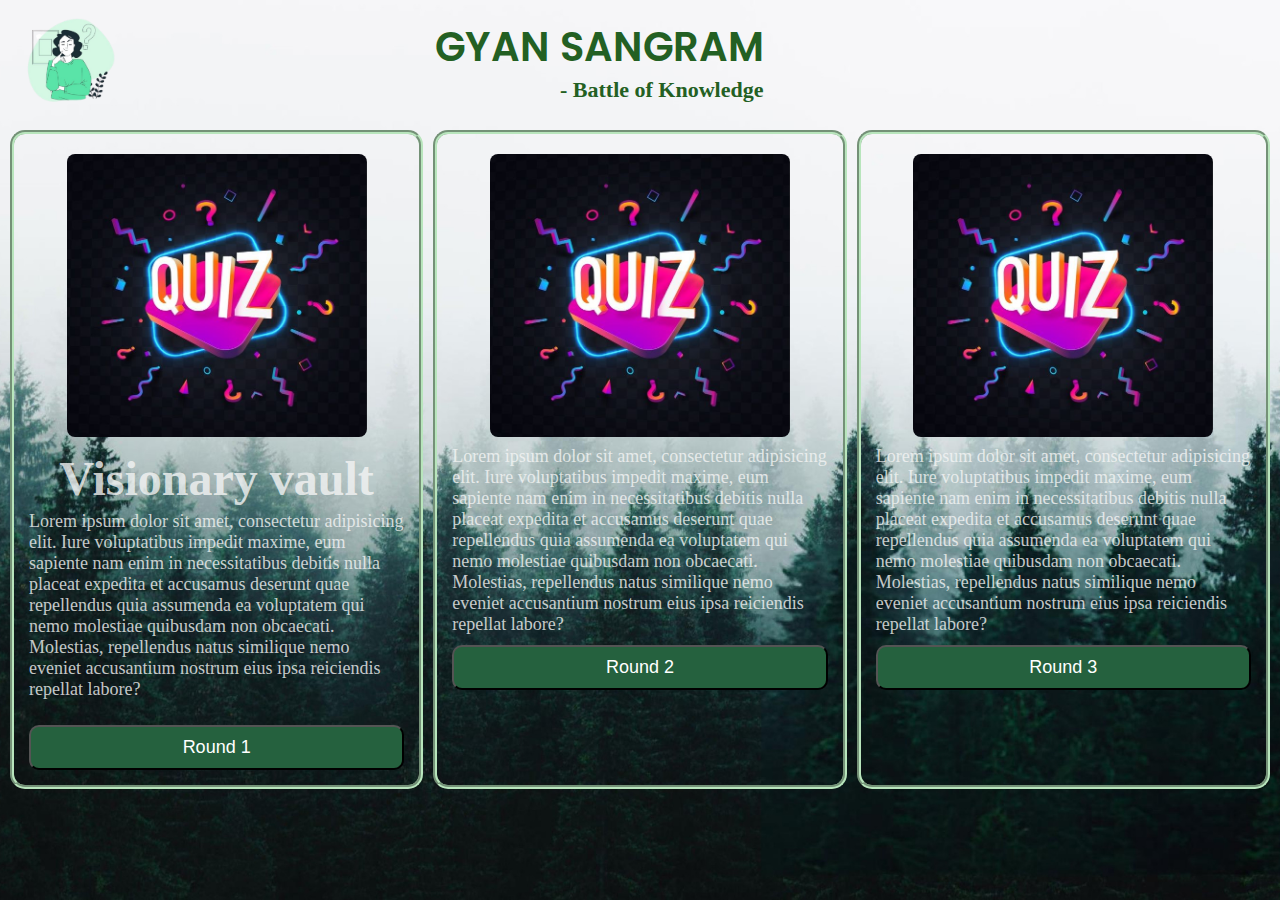
==== index.html @ 6f6d15c2 "Changes in round1 and color pallete changed of index.html" ====
<!DOCTYPE html>
<html lang="en">
  <head>
    <meta charset="UTF-8" />
    <meta name="viewport" content="width=device-width, initial-scale=1.0" />
    <title>Quiz Game Website</title>
    <!--Link CSS files-->
    <link rel="stylesheet" href="style1.css" />
  </head>
  <body>
    <div class="background">
      <nav>
        <div class="flex nav-main">
          <div class="flex">
            <img
              src="/Assets/logo4-removebg-preview.png"
              alt=""
              style="height: 100px"
            />
          </div>
          <div class="flex nav-text">
            <h1 style="display: flex; flex-direction: column;">
              <span> GYAN SANGRAM </span>
              <span>- Battle of Knowledge</span>
            </h1>
          </div>
        </div>
      </nav>

      <div class="cards">
        <div class="main-card1">
          <div class="card1-img">
            <img src="dummy.jpg" alt="" />
          </div>
          <div class="card1-header">
            <h1>
              Visionary vault
            </h1>
          </div>
          <div class="card1-text">
            Lorem ipsum dolor sit amet, consectetur adipisicing elit. Iure
            voluptatibus impedit maxime, eum sapiente nam enim in necessitatibus
            debitis nulla placeat expedita et accusamus deserunt quae
            repellendus quia assumenda ea voluptatem qui nemo molestiae
            quibusdam non obcaecati. Molestias, repellendus natus similique nemo
            eveniet accusantium nostrum eius ipsa reiciendis repellat labore?
          </div>
          <div style="width: 100%; margin-top: 25px">
            <button class="btn" onclick="window.location.href = 'round1.html'">
              Round 1
            </button>
          </div>
        </div>

        <div class="main-card1">
          <div class="card1-img">
            <img src="dummy.jpg" alt="" />
          </div>
          <div class="card1-text">
            Lorem ipsum dolor sit amet, consectetur adipisicing elit. Iure
            voluptatibus impedit maxime, eum sapiente nam enim in necessitatibus
            debitis nulla placeat expedita et accusamus deserunt quae
            repellendus quia assumenda ea voluptatem qui nemo molestiae
            quibusdam non obcaecati. Molestias, repellendus natus similique nemo
            eveniet accusantium nostrum eius ipsa reiciendis repellat labore?
          </div>
          <div style="width: 100%; margin-top: 10px">
            <button class="btn" onclick="window.location.href = 'round1.html'">
              Round 2
            </button>
          </div>
        </div>

        <div class="main-card1">
          <div class="card1-img">
            <img src="dummy.jpg" alt="" />
          </div>
          <div class="card1-text">
            Lorem ipsum dolor sit amet, consectetur adipisicing elit. Iure
            voluptatibus impedit maxime, eum sapiente nam enim in necessitatibus
            debitis nulla placeat expedita et accusamus deserunt quae
            repellendus quia assumenda ea voluptatem qui nemo molestiae
            quibusdam non obcaecati. Molestias, repellendus natus similique nemo
            eveniet accusantium nostrum eius ipsa reiciendis repellat labore?
          </div>
          <div style="width: 100%; margin-top: 10px">
            <button class="btn" onclick="window.location.href = 'round1.html'">
              Round 3
            </button>
          </div>
        </div>
      </div>
    </div>
  </body>
</html>
---- style1.css ----
@import url("https://fonts.googleapis.com/css2?family=Bebas+Neue&family=Poppins:ital,wght@0,100;0,200;0,300;0,400;0,500;0,600;0,700;0,800;0,900;1,100;1,200;1,300;1,400;1,500;1,600;1,700;1,800;1,900&display=swap");

* {
  margin: 0;
  padding: 0;
  box-sizing: border-box;
}

.flex {
  display: flex;
  justify-content: center;
  align-items: center;
}

body {
  /* background: rgb(192, 0, 255);
  background: linear-gradient(
    90deg,
    rgba(192, 0, 255, 1) 6%,
    rgba(244, 105, 224, 1) 100%
  ); */
  background-color: #0c1a1a;

}

.background {
  height: 100vh; /* Full viewport height */
  width: 100vw; /* Full viewport width */
  background-image: url("./Assets/forest6.jpg");
  background-repeat: no-repeat;
  background-size: cover;
  background-position: center;
}

.nav-main {
  /* margin-top: 5px; */
  justify-content: space-between;
  padding: 0 10px;
}

.nav-text {
  margin-right: 40%;
  font-size: large;
}

.nav-text {
  color: rgb(35 96 35);
}

.nav-text h1 :nth-child(1) {
  font-size: 40px;
  font-family: "Poppins", sans-serif;
  font-weight: 600;
  font-style: normal;
}

.nav-text h1 span:nth-child(2) {
  font-size: 22px;
  margin-left: 125px;
}

nav {
  /* background: rgb(192, 0, 255); */
  /* background: linear-gradient(
    90deg,
    rgba(192, 0, 255, 1) 6%,
    rgba(244, 105, 224, 1) 100%
  ); */
  background-color: transparent;
  padding: 10px;
  color: white;
}

.cards {
  display: flex;
  justify-content: center;
  gap: 10px;
  padding: 10px;
}

.main-card1 {
  border: 4px groove #b8e5bc;
  padding: 15px;
  background-color: transparent;
  display: flex;
  flex-direction: column;
  align-items: start;
  border-radius: 15px;
}

.card1-img {
  align-self: center;
  /* padding: 10px; */
  margin: 5px 0;
}

.card1-header{
  align-self: center;
  color: rgba(245, 245, 245, 0.799);
  margin: 5px 0;
  font-family: 'Times New Roman', Times, serif;
  font-size: 24px;
}

.card1-img img {
  border-radius: 8px;
  width: 300px;
}

.btn {
  padding: 10px;
  border-radius: 10px;
  width: 100%;
  font-size: large;
  cursor: pointer;
  background-color: #25613e;
  color: white;
}

a {
  text-decoration: none;
  color: black;
}

.card1-text {
  font-size: large;
  color: rgba(245, 245, 245, 0.799);
}
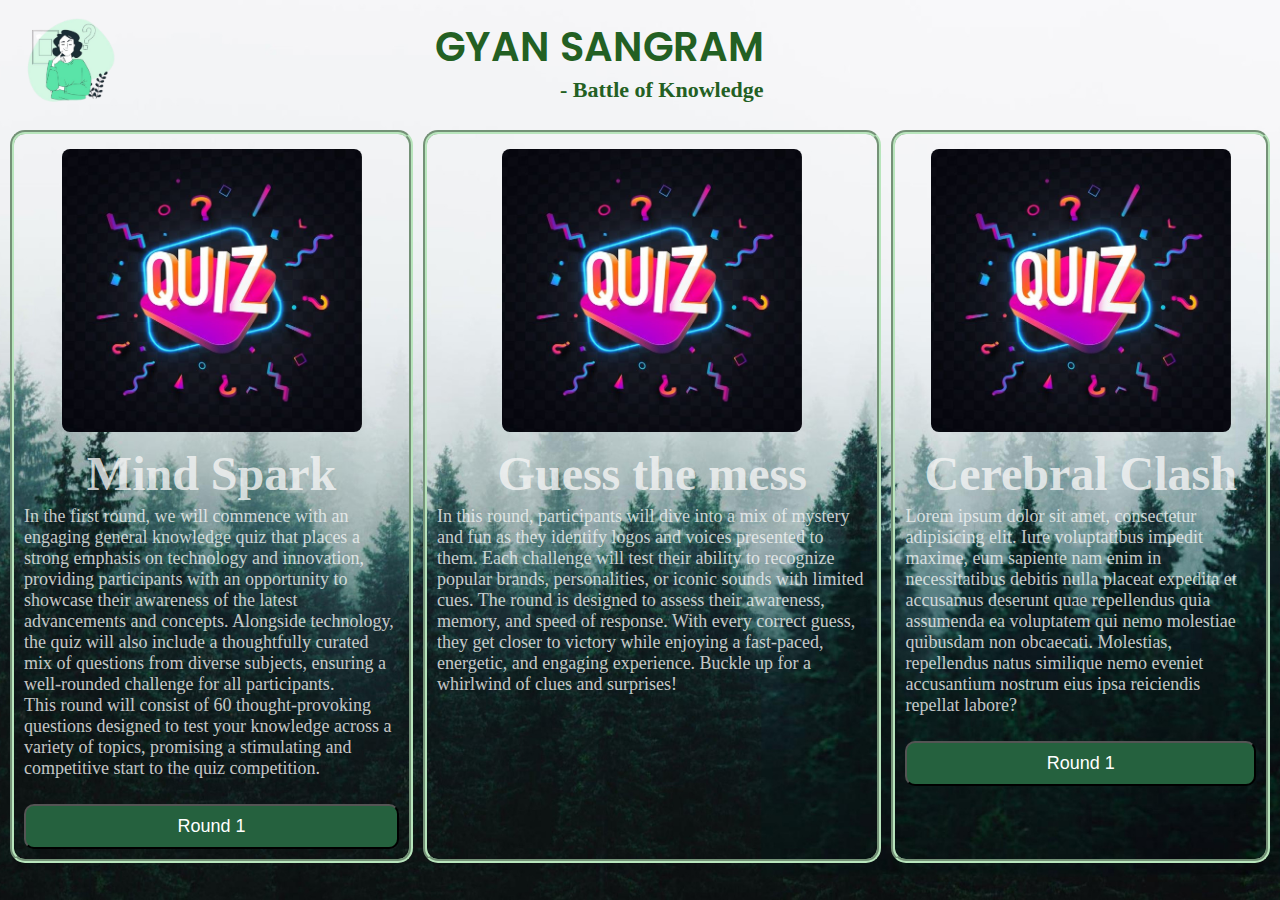
==== commit 37d35c08: "random shir" ====
--- a/index.html
+++ b/index.html
@@ -19,7 +19,7 @@
             />
           </div>
           <div class="flex nav-text">
-            <h1 style="display: flex; flex-direction: column;">
+            <h1 style="display: flex; flex-direction: column">
               <span> GYAN SANGRAM </span>
               <span>- Battle of Knowledge</span>
             </h1>
@@ -33,9 +33,52 @@
             <img src="dummy.jpg" alt="" />
           </div>
           <div class="card1-header">
-            <h1>
-              Visionary vault
-            </h1>
+            <h1>Mind Spark</h1>
+          </div>
+          <div class="card1-text">
+            In the first round, we will commence with an engaging general
+            knowledge quiz that places a strong emphasis on technology and
+            innovation, providing participants with an opportunity to showcase
+            their awareness of the latest advancements and concepts. Alongside
+            technology, the quiz will also include a thoughtfully curated mix of
+            questions from diverse subjects, ensuring a well-rounded challenge
+            for all participants. <br> This round will consist of 60
+            thought-provoking questions designed to test your knowledge across a
+            variety of topics, promising a stimulating and competitive start to
+            the quiz competition.
+          </div>
+          <div style="width: 100%; margin-top: 25px">
+            <button class="btn" onclick="window.location.href = 'round1.html'">
+              Round 1
+            </button>
+          </div>
+        </div>
+
+        <div class="main-card1">
+          <div class="card1-img">
+            <img src="dummy.jpg" alt="" />
+          </div>
+          <div class="card1-header">
+            <h1>Guess the mess</h1>
+          </div>
+          <div class="card1-text">
+            In this round, participants will dive into a mix of mystery and fun
+            as they identify logos and voices presented to them. Each challenge
+            will test their ability to recognize popular brands, personalities,
+            or iconic sounds with limited cues. The round is designed to assess
+            their awareness, memory, and speed of response. With every correct
+            guess, they get closer to victory while enjoying a fast-paced,
+            energetic, and engaging experience. Buckle up for a whirlwind of
+            clues and surprises!
+          </div>
+        </div>
+
+        <div class="main-card1">
+          <div class="card1-img">
+            <img src="dummy.jpg" alt="" />
+          </div>
+          <div class="card1-header">
+            <h1>Cerebral Clash</h1>
           </div>
           <div class="card1-text">
             Lorem ipsum dolor sit amet, consectetur adipisicing elit. Iure
@@ -51,44 +94,6 @@
             </button>
           </div>
         </div>
-
-        <div class="main-card1">
-          <div class="card1-img">
-            <img src="dummy.jpg" alt="" />
-          </div>
-          <div class="card1-text">
-            Lorem ipsum dolor sit amet, consectetur adipisicing elit. Iure
-            voluptatibus impedit maxime, eum sapiente nam enim in necessitatibus
-            debitis nulla placeat expedita et accusamus deserunt quae
-            repellendus quia assumenda ea voluptatem qui nemo molestiae
-            quibusdam non obcaecati. Molestias, repellendus natus similique nemo
-            eveniet accusantium nostrum eius ipsa reiciendis repellat labore?
-          </div>
-          <div style="width: 100%; margin-top: 10px">
-            <button class="btn" onclick="window.location.href = 'round1.html'">
-              Round 2
-            </button>
-          </div>
-        </div>
-
-        <div class="main-card1">
-          <div class="card1-img">
-            <img src="dummy.jpg" alt="" />
-          </div>
-          <div class="card1-text">
-            Lorem ipsum dolor sit amet, consectetur adipisicing elit. Iure
-            voluptatibus impedit maxime, eum sapiente nam enim in necessitatibus
-            debitis nulla placeat expedita et accusamus deserunt quae
-            repellendus quia assumenda ea voluptatem qui nemo molestiae
-            quibusdam non obcaecati. Molestias, repellendus natus similique nemo
-            eveniet accusantium nostrum eius ipsa reiciendis repellat labore?
-          </div>
-          <div style="width: 100%; margin-top: 10px">
-            <button class="btn" onclick="window.location.href = 'round1.html'">
-              Round 3
-            </button>
-          </div>
-        </div>
       </div>
     </div>
   </body>
--- a/style1.css
+++ b/style1.css
@@ -20,7 +20,6 @@
     rgba(244, 105, 224, 1) 100%
   ); */
   background-color: #0c1a1a;
-
 }
 
 .background {
@@ -80,7 +79,7 @@
 
 .main-card1 {
   border: 4px groove #b8e5bc;
-  padding: 15px;
+  padding: 10px;
   background-color: transparent;
   display: flex;
   flex-direction: column;
@@ -94,11 +93,11 @@
   margin: 5px 0;
 }
 
-.card1-header{
+.card1-header {
   align-self: center;
-  color: rgba(245, 245, 245, 0.799);
+  color: #f5f5f5cc;
   margin: 5px 0;
-  font-family: 'Times New Roman', Times, serif;
+  font-family: "Times New Roman", Times, serif;
   font-size: 24px;
 }
 
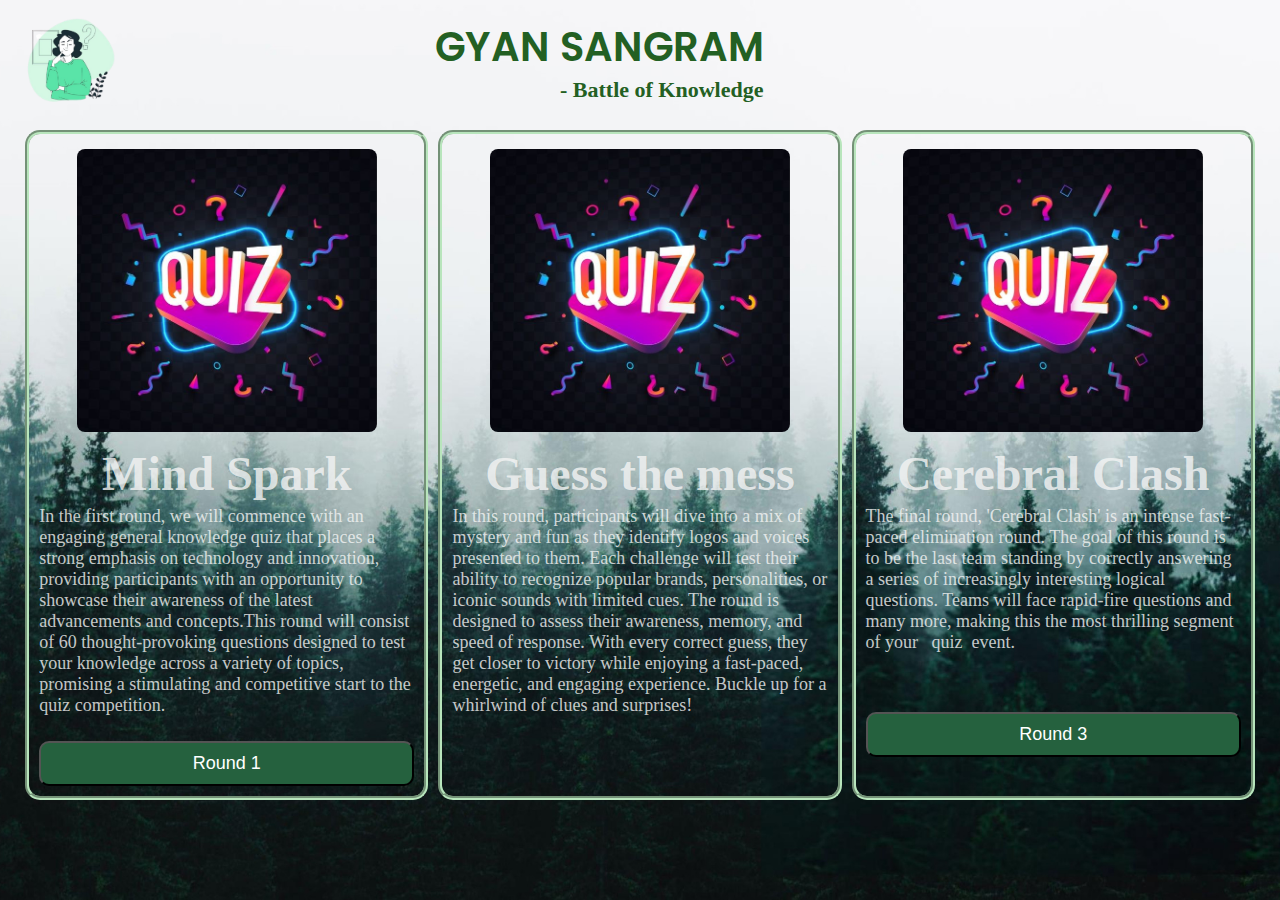
==== commit a5357470: "random shir" ====
--- a/index.html
+++ b/index.html
@@ -39,13 +39,10 @@
             In the first round, we will commence with an engaging general
             knowledge quiz that places a strong emphasis on technology and
             innovation, providing participants with an opportunity to showcase
-            their awareness of the latest advancements and concepts. Alongside
-            technology, the quiz will also include a thoughtfully curated mix of
-            questions from diverse subjects, ensuring a well-rounded challenge
-            for all participants. <br> This round will consist of 60
-            thought-provoking questions designed to test your knowledge across a
-            variety of topics, promising a stimulating and competitive start to
-            the quiz competition.
+            their awareness of the latest advancements and concepts.This round
+            will consist of 60 thought-provoking questions designed to test your
+            knowledge across a variety of topics, promising a stimulating and
+            competitive start to the quiz competition.
           </div>
           <div style="width: 100%; margin-top: 25px">
             <button class="btn" onclick="window.location.href = 'round1.html'">
@@ -81,16 +78,15 @@
             <h1>Cerebral Clash</h1>
           </div>
           <div class="card1-text">
-            Lorem ipsum dolor sit amet, consectetur adipisicing elit. Iure
-            voluptatibus impedit maxime, eum sapiente nam enim in necessitatibus
-            debitis nulla placeat expedita et accusamus deserunt quae
-            repellendus quia assumenda ea voluptatem qui nemo molestiae
-            quibusdam non obcaecati. Molestias, repellendus natus similique nemo
-            eveniet accusantium nostrum eius ipsa reiciendis repellat labore?
+            The final round, 'Cerebral Clash' is an intense fast-paced
+            elimination round. The goal of this round is to be the last team
+            standing by correctly answering a series of increasingly interesting
+            logical questions. Teams will face rapid-fire questions and many
+            more, making this the most thrilling segment of your   quiz  event.
           </div>
-          <div style="width: 100%; margin-top: 25px">
+          <div style="width: 100%; margin-top: 59px">
             <button class="btn" onclick="window.location.href = 'round1.html'">
-              Round 1
+              Round 3
             </button>
           </div>
         </div>
--- a/style1.css
+++ b/style1.css
@@ -20,6 +20,7 @@
     rgba(244, 105, 224, 1) 100%
   ); */
   background-color: #0c1a1a;
+  overflow-x: hidden;
 }
 
 .background {
@@ -85,6 +86,7 @@
   flex-direction: column;
   align-items: start;
   border-radius: 15px;
+  width: 32%;
 }
 
 .card1-img {
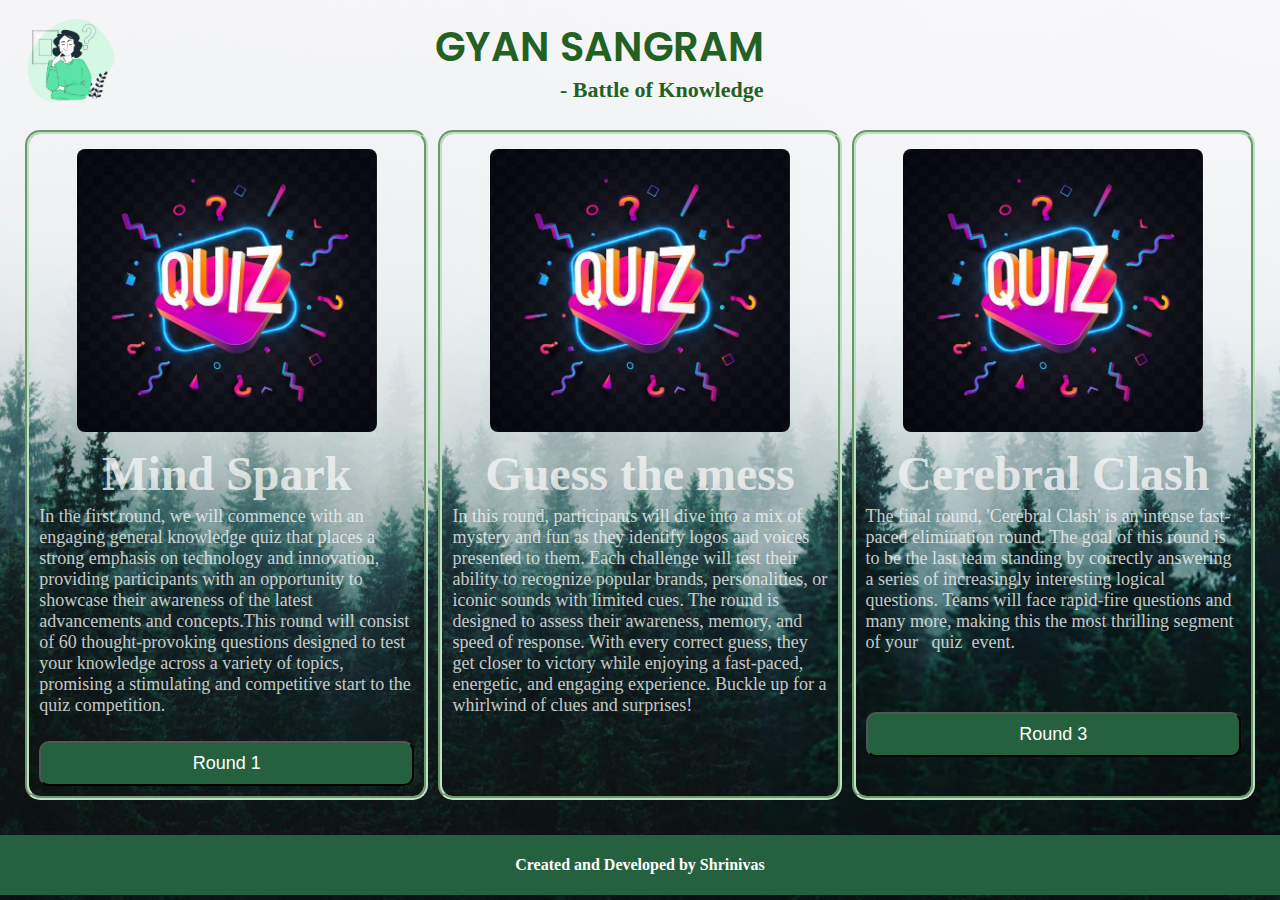
==== commit 2fe8e51c: "random shir" ====
--- a/index.html
+++ b/index.html
@@ -85,12 +85,20 @@
             more, making this the most thrilling segment of your   quiz  event.
           </div>
           <div style="width: 100%; margin-top: 59px">
-            <button class="btn" onclick="window.location.href = 'round1.html'">
+            <button class="btn" onclick="window.location.href = 'round3.html'">
               Round 3
             </button>
           </div>
         </div>
       </div>
+
+      <div class="footer">
+        <div class="flex" style="height: 60px; background-color: #25613e;color: white;margin-top: 25px;">
+          <h4>
+            Created and Developed by Shrinivas 
+          </h4>
+        </div>
+      </div>
     </div>
   </body>
 </html>
--- a/style1.css
+++ b/style1.css
@@ -127,3 +127,5 @@
   font-size: large;
   color: rgba(245, 245, 245, 0.799);
 }
+
+
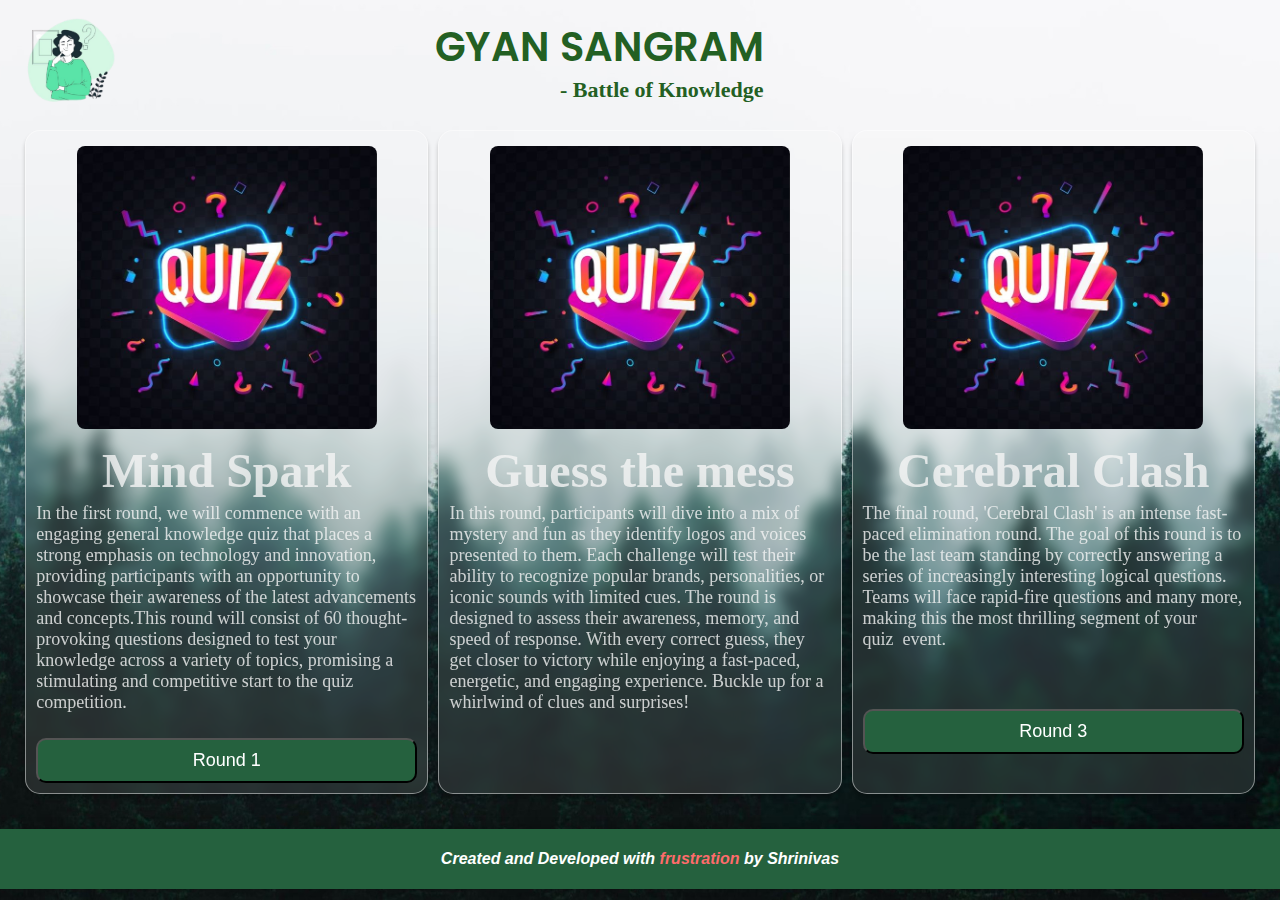
==== commit 967cc75b: "random shir" ====
--- a/index.html
+++ b/index.html
@@ -6,6 +6,7 @@
     <title>Quiz Game Website</title>
     <!--Link CSS files-->
     <link rel="stylesheet" href="style1.css" />
+    <link rel="icon" type="image/x-icon" href="./Assets/favicon/android-chrome-512x512.png">
   </head>
   <body>
     <div class="background">
@@ -45,7 +46,7 @@
             competitive start to the quiz competition.
           </div>
           <div style="width: 100%; margin-top: 25px">
-            <button class="btn" onclick="window.location.href = 'round1.html'">
+            <button class="btn" onclick="requestPassword()">
               Round 1
             </button>
           </div>
@@ -85,7 +86,7 @@
             more, making this the most thrilling segment of your   quiz  event.
           </div>
           <div style="width: 100%; margin-top: 59px">
-            <button class="btn" onclick="window.location.href = 'round3.html'">
+            <button class="btn" onclick="requestPassword2()">
               Round 3
             </button>
           </div>
@@ -93,12 +94,29 @@
       </div>
 
       <div class="footer">
-        <div class="flex" style="height: 60px; background-color: #25613e;color: white;margin-top: 25px;">
-          <h4>
-            Created and Developed by Shrinivas 
+        <div
+          class="footer"
+          style="
+            height: 60px;
+            background-color: #25613e;
+            color: white;
+            margin-top: 25px;
+            display: flex;
+            justify-content: center;
+            align-items: center;
+            font-family: Arial, sans-serif;
+            font-size: 16px;
+            font-style: italic;
+            box-shadow: 0px -2px 10px rgba(0, 0, 0, 0.2);
+          "
+        >
+          <h4 style="margin: 0">
+            Created and Developed with
+            <span style="color: #ff6b6b">frustration</span> by Shrinivas
           </h4>
         </div>
       </div>
     </div>
+    <script src="script1.js"></script>
   </body>
 </html>
--- a/style1.css
+++ b/style1.css
@@ -79,14 +79,22 @@
 }
 
 .main-card1 {
-  border: 4px groove #b8e5bc;
+  border: 1px solid rgba(255, 255, 255, 0.462); /* Subtle border with transparency */
   padding: 10px;
-  background-color: transparent;
+  background: rgba(255, 255, 255, 0.1); /* Transparent background */
+  backdrop-filter: blur(7px); /* Apply blur effect */
+  box-shadow: 0 4px 4px rgba(0, 0, 0, 0.2); /* Add a shadow for depth */
   display: flex;
   flex-direction: column;
   align-items: start;
   border-radius: 15px;
   width: 32%;
+  transition: transform 0.3s ease, box-shadow 0.3s ease; /* Add hover effect smoothness */
+}
+
+.main-card1:hover {
+  transform: scale(1.02); /* Slight zoom on hover */
+  box-shadow: 0 6px 12px rgba(0, 0, 0, 0.429); /* Enhance shadow on hover */
 }
 
 .card1-img {
@@ -127,5 +135,3 @@
   font-size: large;
   color: rgba(245, 245, 245, 0.799);
 }
-
-
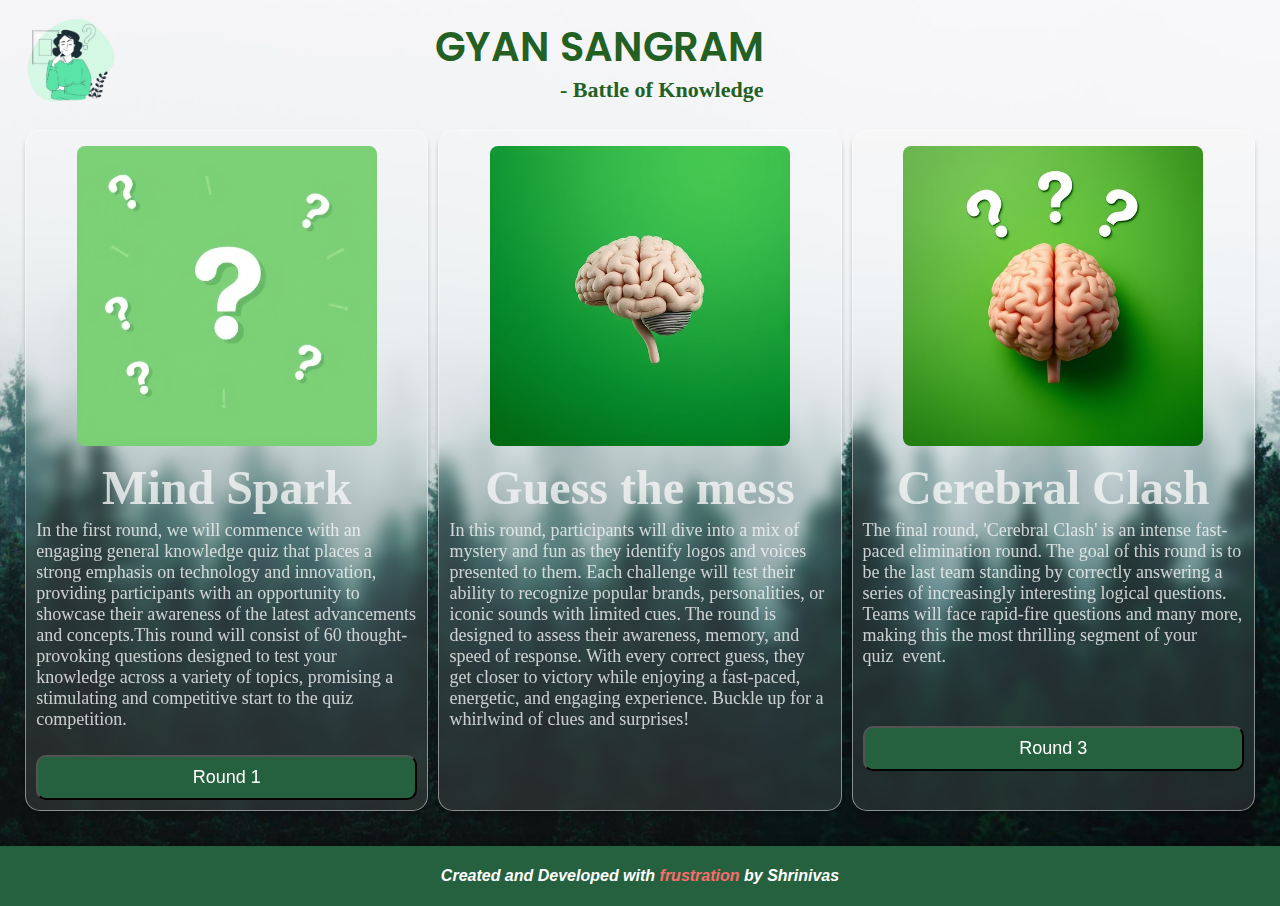
==== commit 55bf74c1: "random shir" ====
--- a/index.html
+++ b/index.html
@@ -31,7 +31,7 @@
       <div class="cards">
         <div class="main-card1">
           <div class="card1-img">
-            <img src="dummy.jpg" alt="" />
+            <img src="./Assets/cover 2.jpg" alt="" />
           </div>
           <div class="card1-header">
             <h1>Mind Spark</h1>
@@ -54,7 +54,7 @@
 
         <div class="main-card1">
           <div class="card1-img">
-            <img src="dummy.jpg" alt="" />
+            <img src="./Assets/cover 3.jpg" alt="" />
           </div>
           <div class="card1-header">
             <h1>Guess the mess</h1>
@@ -73,7 +73,7 @@
 
         <div class="main-card1">
           <div class="card1-img">
-            <img src="dummy.jpg" alt="" />
+            <img src="./Assets/cover 4.jpg" alt="" />
           </div>
           <div class="card1-header">
             <h1>Cerebral Clash</h1>
